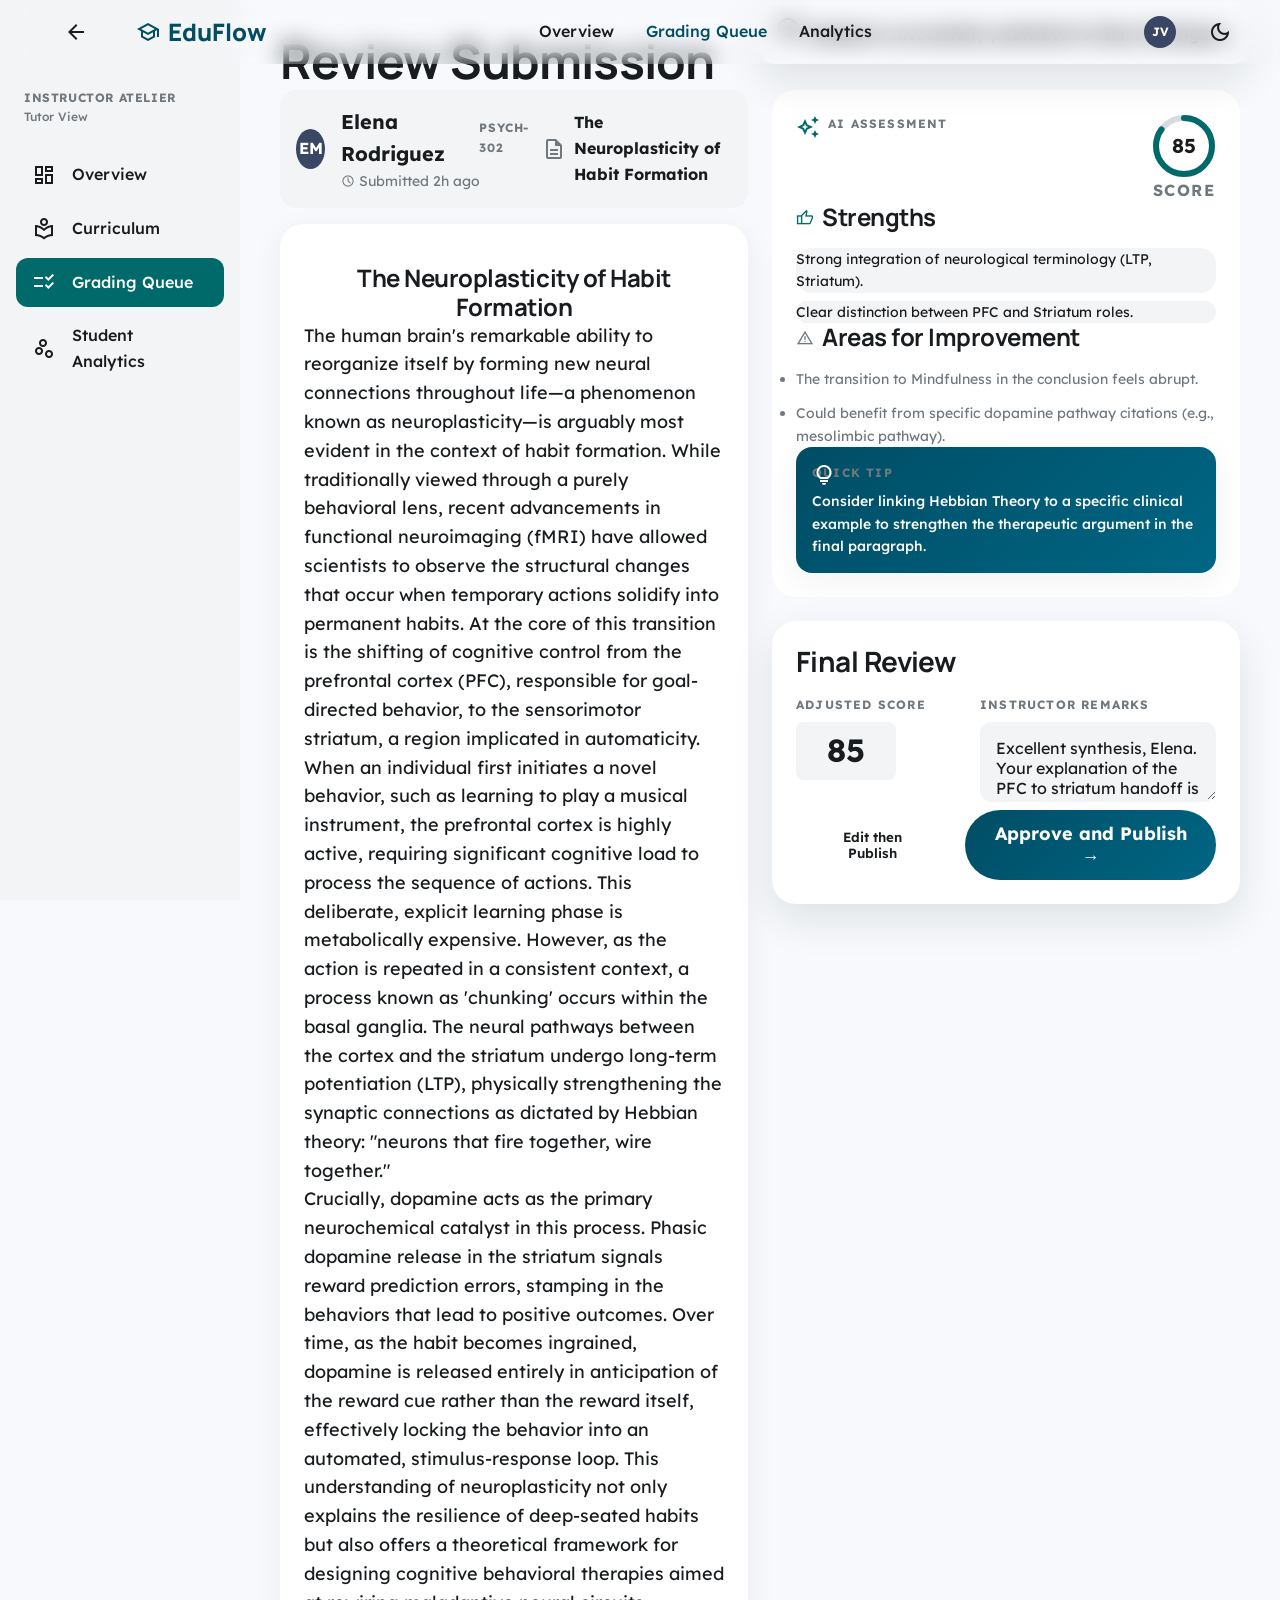
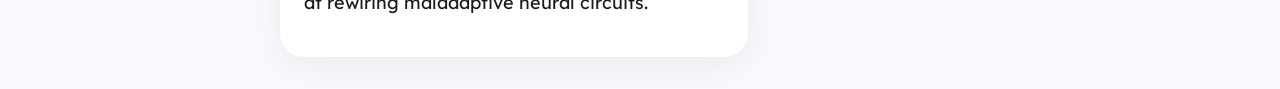
==== frontend/ai-review.html @ 2ecb65e9 "Added frontend with gitignore" ====
<!DOCTYPE html>
<html lang="en" data-theme="light">
<head>
    <meta charset="UTF-8">
    <meta name="viewport" content="width=device-width, initial-scale=1.0">
    <title>Review Submission - EduFlow</title>
    <!-- Fonts and Icons -->
    <link href="https://fonts.googleapis.com/css2?family=Lexend:wght@300;400;500;600&family=Manrope:wght@700;800&display=swap" rel="stylesheet">
    <link rel="stylesheet" href="https://fonts.googleapis.com/css2?family=Material+Symbols+Outlined:opsz,wght,FILL,GRAD@20..48,100..700,0..1,-50..200" />
    <link rel="stylesheet" href="css/design-system.css">
    <link rel="stylesheet" href="css/components.css">
    <link rel="stylesheet" href="css/animations.css">
    <style>
        /* Specific input styling for the score */
        .score-input {
            width: 100px;
            font-size: 2rem;
            font-weight: 700;
            font-family: inherit;
            text-align: center;
            background-color: var(--surface-container-low);
            border: none;
            border-bottom: 2px solid transparent;
            border-radius: 0.5rem;
            color: var(--on-surface);
            padding: 0.5rem;
            transition: all 0.3s ease;
        }
        .score-input:focus {
            outline: none;
            background-color: var(--surface-container);
            border-bottom-color: var(--primary);
        }
        /* Hide number arrows */
        .score-input::-webkit-outer-spin-button,
        .score-input::-webkit-inner-spin-button {
            -webkit-appearance: none;
            margin: 0;
        }
    </style>
</head>
<body>

    <!-- Success Banner (Hidden by default) -->
    <div id="success-banner" class="fixed top-20 right-8 z-50 bg-graded text-[var(--status-graded-text)] p-4 rounded-xl shadow-hover hidden items-center gap-3 font-bold border border-[var(--status-graded-text)]">
        <span class="material-symbols-outlined">check_circle</span>
        Feedback successfully published to Elena Rodriguez.
    </div>

    <!-- Navbar -->
    <nav class="navbar">
        <div class="navbar-brand">
            <a href="tutor-dashboard.html" class="btn btn-ghost px-2 text-muted hover:text-primary mr-2">
                <span class="material-symbols-outlined">arrow_back</span>
            </a>
            <span class="material-symbols-outlined ml-2 text-primary">school</span>
            EduFlow
        </div>
        <div class="navbar-links">
            <a href="tutor-dashboard.html" class="nav-link">Overview</a>
            <a href="ai-review.html" class="nav-link active">Grading Queue</a>
            <a href="#" class="nav-link">Analytics</a>
        </div>
        <div class="navbar-right">
            <div class="avatar avatar-sm border border-[var(--outline-variant)] bg-secondary">JV</div>
            <button class="theme-toggle btn-icon" id="theme-toggle">
                <span class="material-symbols-outlined" id="theme-icon">dark_mode</span>
            </button>
        </div>
    </nav>

    <!-- Sidebar (Tutor) -->
    <aside class="sidebar tutor-sidebar border-r border-[var(--surface-container-high)]">
        <div class="sidebar-header">
            <div class="sidebar-label mb-1">Instructor Atelier</div>
            <div class="text-xs text-muted font-medium">Tutor View</div>
        </div>
        
        <nav class="sidebar-nav">
            <a href="tutor-dashboard.html" class="sidebar-item">
                <span class="material-symbols-outlined">dashboard</span>
                <span>Overview</span>
            </a>
            <a href="#" class="sidebar-item">
                <span class="material-symbols-outlined">local_library</span>
                <span>Curriculum</span>
            </a>
            <a href="ai-review.html" class="sidebar-item active-tutor flex justify-between w-full">
                <div class="flex items-center gap-4">
                    <span class="material-symbols-outlined">checklist_rtl</span>
                    <span>Grading Queue</span>
                </div>
            </a>
            <a href="#" class="sidebar-item">
                <span class="material-symbols-outlined">scatter_plot</span>
                <span>Student Analytics</span>
            </a>
        </nav>
    </aside>

    <!-- Main Content -->
    <main class="main-content flex flex-col h-screen overflow-hidden pb-0">
        
        <h2 class="mb-6 fade-up">Review Submission</h2>

        <div class="flex flex-1 gap-6 overflow-hidden pb-6 fade-up-stagger">
            
            <!-- Left Panel: Student Submission (55%) -->
            <div class="w-full lg:w-[55%] flex flex-col">
                
                <!-- Student Info -->
                <div class="flex items-center justify-between mb-4 bg-low p-4 rounded-xl border border-[var(--surface-container-high)]">
                    <div class="flex items-center gap-4">
                        <div class="avatar avatar-md bg-primary">EM</div>
                        <div>
                            <div class="text-xl font-bold flex items-center gap-3">
                                Elena Rodriguez 
                                <span class="badge bg-surface-container text-xs font-normal text-muted border-none">PSYCH-302</span>
                            </div>
                            <div class="text-sm text-muted flex items-center gap-1 mt-1">
                                <span class="material-symbols-outlined text-sm">schedule</span> Submitted 2h ago
                            </div>
                        </div>
                    </div>
                    <div class="flex items-center gap-2">
                        <span class="material-symbols-outlined text-muted">description</span>
                        <span class="font-bold">The Neuroplasticity of Habit Formation</span>
                    </div>
                </div>

                <!-- Document Viewer -->
                <div class="flex-1 overflow-y-auto card shadow-ambient border-l-4 border-[var(--secondary)] rounded-tl-sm rounded-bl-sm">
                    <div class="max-w-prose m-auto text-lg leading-relaxed text-[var(--on-surface)] py-4">
                        <h4 class="mb-6 text-center">The Neuroplasticity of Habit Formation</h4>
                        
                        <p class="mb-6 indent-8">
                            The human brain's remarkable ability to reorganize itself by forming new neural connections throughout life—a phenomenon known as neuroplasticity—is arguably most evident in the context of habit formation. While traditionally viewed through a purely behavioral lens, recent advancements in functional neuroimaging (fMRI) have allowed scientists to observe the structural changes that occur when temporary actions solidify into permanent habits. At the core of this transition is the shifting of cognitive control from the prefrontal cortex (PFC), responsible for goal-directed behavior, to the sensorimotor striatum, a region implicated in automaticity.
                        </p>

                        <p class="mb-6 indent-8">
                            When an individual first initiates a novel behavior, such as learning to play a musical instrument, the prefrontal cortex is highly active, requiring significant cognitive load to process the sequence of actions. This deliberate, explicit learning phase is metabolically expensive. However, as the action is repeated in a consistent context, a process known as 'chunking' occurs within the basal ganglia. The neural pathways between the cortex and the striatum undergo long-term potentiation (LTP), physically strengthening the synaptic connections as dictated by Hebbian theory: "neurons that fire together, wire together."
                        </p>

                        <p class="mb-6 indent-8">
                            Crucially, dopamine acts as the primary neurochemical catalyst in this process. Phasic dopamine release in the striatum signals reward prediction errors, stamping in the behaviors that lead to positive outcomes. Over time, as the habit becomes ingrained, dopamine is released entirely in anticipation of the reward cue rather than the reward itself, effectively locking the behavior into an automated, stimulus-response loop. This understanding of neuroplasticity not only explains the resilience of deep-seated habits but also offers a theoretical framework for designing cognitive behavioral therapies aimed at rewiring maladaptive neural circuits.
                        </p>
                    </div>
                </div>
            </div>

            <!-- Right Panel: AI Assessment + Final Review (45%) -->
            <div class="w-full lg:w-[45%] flex flex-col gap-6 overflow-hidden">
                
                <!-- AI Assessment Card -->
                <div class="card p-6 border-t-4 border-[var(--primary)] flex-1 overflow-y-auto">
                    <div class="flex justify-between items-start mb-6 border-b border-[var(--surface-container-high)] pb-6">
                        <div class="flex items-center gap-2 text-secondary">
                            <span class="material-symbols-outlined text-2xl">auto_awesome</span>
                            <span class="overline !mb-0 text-secondary">AI Assessment</span>
                        </div>
                        
                        <!-- AI Score Gauge -->
                        <div class="flex flex-col items-center">
                            <div class="circular-gauge" id="ai-gauge" style="width: 64px; height: 64px;">
                                <svg width="64" height="64" class="gauge-svg">
                                    <circle cx="32" cy="32" r="28" stroke-width="6" class="gauge-track"></circle>
                                    <circle cx="32" cy="32" r="28" stroke-width="6" class="gauge-progress" style="stroke: var(--secondary);"></circle>
                                </svg>
                                <div class="absolute inset-0 flex flex-col items-center justify-center pt-1">
                                    <span class="font-bold text-xl font-manrope text-[var(--on-surface)]" id="gauge-text">85</span>
                                </div>
                            </div>
                            <div class="text-[0.65rem] font-bold tracking-widest uppercase text-muted mt-1">Score</div>
                        </div>
                    </div>

                    <!-- Strengths -->
                    <h4 class="flex items-center gap-2 mb-4 text-[var(--on-surface)]">
                        <span class="material-symbols-outlined text-secondary text-lg">thumb_up</span>
                        Strengths
                    </h4>
                    <div class="flex flex-col gap-2 mb-6 text-sm">
                        <div class="bg-low p-3 rounded-xl shadow-sm border border-[var(--surface-container-high)]">
                            Strong integration of neurological terminology (LTP, Striatum).
                        </div>
                        <div class="bg-low p-3 rounded-xl shadow-sm border border-[var(--surface-container-high)]">
                            Clear distinction between PFC and Striatum roles.
                        </div>
                    </div>

                    <!-- Weaknesses -->
                    <h4 class="flex items-center gap-2 mb-4 text-[var(--on-surface)]">
                        <span class="material-symbols-outlined text-muted text-lg">warning</span>
                        Areas for Improvement
                    </h4>
                    <ul class="flex flex-col gap-3 text-sm text-muted mb-6 pl-2 border-l-2 border-[var(--surface-container-high)] ml-3">
                        <li class="pl-4">The transition to Mindfulness in the conclusion feels abrupt.</li>
                        <li class="pl-4">Could benefit from specific dopamine pathway citations (e.g., mesolimbic pathway).</li>
                    </ul>

                    <!-- Quick Tip -->
                    <div class="bg-gradient text-white p-4 rounded-xl shadow-ambient border border-white/20 relative overflow-hidden">
                        <span class="material-symbols-outlined absolute top-2 right-2 text-6xl opacity-10">lightbulb</span>
                        <div class="overline text-white opacity-80 mb-1">Quick Tip</div>
                        <p class="text-sm font-medium relative z-10 w-5/6">Consider linking Hebbian Theory to a specific clinical example to strengthen the therapeutic argument in the final paragraph.</p>
                    </div>
                </div>

                <!-- Final Review Card -->
                <div class="card p-6 border border-[var(--surface-container-high)] shadow-hover shrink-0">
                    <h3 class="mb-4">Final Review</h3>
                    
                    <div class="flex justify-between items-start gap-4 mb-6">
                        <div>
                            <div class="overline text-primary">Adjusted Score</div>
                            <input type="number" id="score-input" class="score-input bg-low" value="85" min="0" max="100">
                        </div>
                        <div class="flex-1">
                            <div class="overline text-primary">Instructor Remarks</div>
                            <textarea id="tutor-remarks" class="input-field w-full text-sm bg-low" style="min-height: 80px;" placeholder="Add final remarks...">Excellent synthesis, Elena. Your explanation of the PFC to striatum handoff is textbook perfect. However, the AI correctly noted a lack of specific citations regarding the mesolimbic pathway. Keep this in mind for the final draft.</textarea>
                        </div>
                    </div>

                    <div class="flex gap-4">
                        <button class="btn btn-ghost border border-[var(--outline-variant)] flex-1" id="edit-btn">Edit then Publish</button>
                        <button class="btn btn-primary flex-[2] text-lg py-3 relative overflow-hidden group" id="approve-btn">
                            <span class="relative z-10 font-bold">Approve and Publish &rarr;</span>
                        </button>
                    </div>
                </div>

            </div>
        </div>

    </main>

    <script src="js/main.js"></script>
    <script src="js/ai-review.js"></script>
</body>
</html>
---- frontend/css/design-system.css ----
:root {
  /* LIGHT MODE COLORS */
  --primary: #004d64;
  --primary-container: #006684;
  --secondary: #006a6a;
  --secondary-container: #9deeed;
  --on-secondary-container: #0b6e6e;
  --tertiary: #3a4664;
  --surface: #f7f9fc;
  --surface-container-lowest: #ffffff;
  --surface-container-low: #f2f4f6;
  --surface-container: #eceef1;
  --surface-container-high: #e6e8eb;
  --surface-container-highest: #e0e3e5;
  --on-surface: #181c1e;
  --outline: #70787e;
  --outline-variant: #bfc8cd;
  --primary-fixed: #bee9ff;
  --on-primary-fixed: #001f2a;
  --error: #ba1a1a;
  --error-container: #ffdad6;

  /* STATUS BADGE COLORS (Light) */
  --status-pending-bg: #fff8e1;
  --status-pending-text: #ff8f00;
  --status-submitted-bg: #e3f2fd;
  --status-submitted-text: #1565c0;
  --status-ai-bg: var(--primary-fixed);
  --status-ai-text: var(--on-primary-fixed);
  --status-graded-bg: #e8f5e9;
  --status-graded-text: #2e7d32;
  --status-urgent-bg: var(--error-container);
  --status-urgent-text: var(--error);

  /* GRADIENTS */
  --signature-gradient: linear-gradient(135deg, #004d64 0%, #006684 100%);
}

html[data-theme="dark"] {
  /* DARK MODE COLORS */
  --primary: #87d0f2;
  --primary-container: #004d64;
  --secondary: #84d4d3;
  --secondary-container: #004f4f;
  --on-secondary-container: #9deeed;
  --tertiary: #bac6ea;
  --surface: #0f1214;
  --surface-container-lowest: #0a0d0f;
  --surface-container-low: #181c1e;
  --surface-container: #1e2326;
  --surface-container-high: #252b2e;
  --surface-container-highest: #2d3336;
  --on-surface: #e2e4e6;
  --outline: #8a9298;
  --outline-variant: #3f484d;
  --primary-fixed: #001f2a;
  --on-primary-fixed: #bee9ff;
  --error: #ffb4ab;
  --error-container: #93000a;

  /* STATUS BADGE COLORS (Dark) */
  --status-pending-bg: rgba(255, 143, 0, 0.2);
  --status-pending-text: #ffd54f;
  --status-submitted-bg: rgba(21, 101, 192, 0.2);
  --status-submitted-text: #90caf9;
  --status-ai-bg: var(--primary-fixed);
  --status-ai-text: var(--on-primary-fixed);
  --status-graded-bg: rgba(46, 125, 50, 0.2);
  --status-graded-text: #a5d6a7;
  --status-urgent-bg: var(--error-container);
  --status-urgent-text: var(--error);

  /* GRADIENTS */
  --signature-gradient: linear-gradient(135deg, #006684 0%, #87d0f2 100%);
}

/* Base Reset & Fonts */
* {
  margin: 0;
  padding: 0;
  box-sizing: border-box;
}

body {
  font-family: "Lexend", sans-serif;
  background-color: var(--surface);
  color: var(--on-surface);
  transition: background 0.3s ease, color 0.3s ease;
  line-height: 1.6;
  -webkit-font-smoothing: antialiased;
}

h1, h2, h3, h4, h5, h6 {
  font-family: "Manrope", sans-serif;
  font-weight: 700;
  color: var(--on-surface);
  letter-spacing: -0.02em;
  line-height: 1.2;
}

h1 { letter-spacing: -0.03em; font-weight: 800; font-size: clamp(2.5rem, 5vw, 4rem); }
h2 { font-size: clamp(2rem, 4vw, 3rem); }
h3 { font-size: 1.75rem; }
h4 { font-size: 1.5rem; }

a {
  color: inherit;
  text-decoration: none;
  transition: color 0.2s ease;
}

/* Typography Utilities */
.text-primary { color: var(--primary); }
.text-secondary { color: var(--secondary); }
.text-tertiary { color: var(--tertiary); }
.text-error { color: var(--error); }
.text-muted { color: var(--outline); }
.text-white { color: #ffffff; }
.text-center { text-align: center; }

.font-bold { font-weight: 700; }
.font-medium { font-weight: 500; }
.tracking-widest { letter-spacing: 0.1em; }
.uppercase { text-transform: uppercase; }
.italic { font-style: italic; }

.text-xs { font-size: 0.75rem; }
.text-sm { font-size: 0.875rem; }
.text-base { font-size: 1rem; }
.text-lg { font-size: 1.125rem; }
.text-xl { font-size: 1.25rem; }
.text-2xl { font-size: 1.5rem; }

/* Background Utilities */
.bg-surface { background-color: var(--surface); }
.bg-lowest { background-color: var(--surface-container-lowest); }
.bg-low { background-color: var(--surface-container-low); }
.bg-container { background-color: var(--surface-container); }
.bg-high { background-color: var(--surface-container-high); }
.bg-highest { background-color: var(--surface-container-highest); }
.bg-primary { background-color: var(--primary); }
.bg-primary-container { background-color: var(--primary-container); }
.bg-secondary-container { background-color: var(--secondary-container); }
.bg-error-container { background-color: var(--error-container); }
.bg-gradient { background: var(--signature-gradient); }

/* Layout Utilities */
.flex { display: flex; }
.flex-col { display: flex; flex-direction: column; }
.items-center { align-items: center; }
.items-start { align-items: flex-start; }
.justify-center { justify-content: center; }
.justify-between { justify-content: space-between; }
.justify-end { justify-content: flex-end; }
.gap-1 { gap: 0.25rem; }
.gap-2 { gap: 0.5rem; }
.gap-3 { gap: 0.75rem; }
.gap-4 { gap: 1rem; }
.gap-6 { gap: 1.5rem; }
.gap-8 { gap: 2rem; }
.gap-12 { gap: 3rem; }
.gap-16 { gap: 4rem; }

.grid { display: grid; }
.grid-cols-1 { grid-template-columns: repeat(1, 1fr); }
.grid-cols-2 { grid-template-columns: repeat(2, 1fr); }
.grid-cols-3 { grid-template-columns: repeat(3, 1fr); }
.grid-cols-4 { grid-template-columns: repeat(4, 1fr); }

.w-full { width: 100%; }
.w-1\/2 { width: 50%; }
.w-1\/3 { width: 33.333333%; }
.w-2\/3 { width: 66.666667%; }
.h-full { height: 100%; }
.min-h-screen { min-height: 100vh; }
.max-w-md { max-width: 28rem; }
.max-w-lg { max-width: 32rem; }
.max-w-4xl { max-width: 56rem; }
.max-w-5xl { max-width: 64rem; }
.max-w-7xl { max-width: 80rem; margin-inline: auto; }

/* Positioning & Z-Index Utilities */
.relative { position: relative; }
.absolute { position: absolute; }
.fixed { position: fixed; }
.inset-0 { top: 0; right: 0; bottom: 0; left: 0; }
.top-0 { top: 0; }
.top-4 { top: 1rem; }
.top-8 { top: 2rem; }
.bottom-0 { bottom: 0; }
.left-0 { left: 0; }
.right-0 { right: 0; }
.right-4 { right: 1rem; }
.right-8 { right: 2rem; }
.z-0 { z-index: 0; }
.z-10 { z-index: 10; }
.z-20 { z-index: 20; }
.z-50 { z-index: 50; }

/* Spacing Utilities */
.m-auto { margin: auto; }
.mt-2 { margin-top: 0.5rem; }
.mt-4 { margin-top: 1rem; }
.mt-8 { margin-top: 2rem; }
.mb-2 { margin-bottom: 0.5rem; }
.mb-4 { margin-bottom: 1rem; }
.mb-8 { margin-bottom: 2rem; }
.mr-2 { margin-right: 0.5rem; }
.ml-2 { margin-left: 0.5rem; }
.p-2 { padding: 0.5rem; }
.p-4 { padding: 1rem; }
.p-6 { padding: 1.5rem; }
.p-8 { padding: 2rem; }
.p-10 { padding: 2.5rem; }
.p-12 { padding: 3rem; }
.p-16 { padding: 4rem; }
.px-4 { padding-left: 1rem; padding-right: 1rem; }
.px-6 { padding-left: 1.5rem; padding-right: 1.5rem; }
.px-8 { padding-left: 2rem; padding-right: 2rem; }
.py-4 { padding-top: 1rem; padding-bottom: 1rem; }
.py-8 { padding-top: 2rem; padding-bottom: 2rem; }
.py-12 { padding-top: 3rem; padding-bottom: 3rem; }
.py-20 { padding-top: 5rem; padding-bottom: 5rem; }

/* Border Radius Utilities */
.rounded-sm { border-radius: 0.25rem; }
.rounded-md { border-radius: 0.5rem; }
.rounded-lg { border-radius: 0.75rem; }
.rounded-xl { border-radius: 1rem; }
.rounded-2xl { border-radius: 1.5rem; }
.rounded-3xl { border-radius: 2rem; }
.rounded-full { border-radius: 9999px; }

/* Shadow Utilities */
.shadow-ambient {
  box-shadow: 0 8px 32px 0 rgba(24, 28, 30, 0.06);
}

.shadow-hover {
  box-shadow: 0 16px 40px 0 rgba(24, 28, 30, 0.1);
}

/* Main Content Area */
.main-content {
  margin-left: 240px;
  padding-top: 64px;
  padding: 2rem 2.5rem;
  min-height: 100vh;
}
---- frontend/css/components.css ----
/* Components */

/* Navbar */
.navbar {
  position: fixed;
  top: 0;
  left: 0;
  width: 100%;
  height: 64px;
  background: rgba(var(--surface-rgb), 0.8);
  backdrop-filter: blur(12px);
  -webkit-backdrop-filter: blur(12px);
  z-index: 1000;
  display: flex;
  align-items: center;
  justify-content: space-between;
  padding: 0 2.5rem;
  transition: box-shadow 0.3s ease;
}

[data-theme="dark"] .navbar {
  background: rgba(15, 18, 20, 0.8);
}

.navbar.scrolled {
  box-shadow: 0 4px 20px rgba(0,0,0,0.05);
}

.navbar-brand {
  font-family: "Manrope", sans-serif;
  font-size: 1.5rem;
  font-weight: 800;
  color: var(--primary);
  display: flex;
  align-items: center;
  gap: 0.5rem;
}

.navbar-links {
  display: flex;
  gap: 2rem;
  align-items: center;
}

.nav-link {
  font-weight: 500;
  color: var(--on-surface);
  transition: color 0.2s ease;
}

.nav-link:hover, .nav-link.active {
  color: var(--primary);
}

.navbar-right {
  display: flex;
  align-items: center;
  gap: 1.5rem;
}

/* Sidebar */
.sidebar {
  position: fixed;
  top: 0;
  left: 0;
  width: 240px;
  height: 100vh;
  background-color: var(--surface-container-low);
  padding: 64px 0 2rem 0; /* offset for navbar */
  display: flex;
  flex-direction: column;
  z-index: 900;
}

.sidebar-header {
  padding: 1.5rem;
}

.sidebar-label {
  font-size: 0.75rem;
  font-weight: 700;
  text-transform: uppercase;
  letter-spacing: 0.05em;
  color: var(--outline);
}

.sidebar-nav {
  display: flex;
  flex-direction: column;
  gap: 0.25rem;
  padding: 0 1rem;
  flex: 1;
}

.sidebar-item {
  display: flex;
  align-items: center;
  gap: 1rem;
  padding: 0.75rem 1rem;
  border-radius: 0.75rem;
  color: var(--on-surface);
  font-weight: 500;
  transition: all 0.2s ease;
}

.sidebar-item:hover {
  background-color: var(--surface-container-high);
}

.sidebar-item.active {
  background: var(--signature-gradient);
  color: #fff;
}

.sidebar-item.active-tutor {
  background: var(--secondary);
  color: #fff;
}

.sidebar-footer {
  padding: 1rem 1.5rem;
  display: flex;
  align-items: center;
  gap: 1rem;
  border-top: 1px solid var(--surface-container-high); /* Only allowed borders */
}

/* Buttons */
.btn {
  display: inline-flex;
  align-items: center;
  justify-content: center;
  gap: 0.5rem;
  padding: 0.75rem 1.5rem;
  border-radius: 9999px;
  font-weight: 600;
  font-family: 'Lexend', sans-serif;
  cursor: pointer;
  transition: transform 0.2s ease, box-shadow 0.2s ease;
  border: none;
  text-decoration: none;
}

.btn:hover {
  transform: translateY(-2px);
  box-shadow: 0 4px 12px rgba(0,0,0,0.1);
}

.btn:active {
  transform: translateY(0);
}

.btn:disabled {
  opacity: 0.6;
  cursor: not-allowed;
  transform: none;
  box-shadow: none;
}

.btn-primary {
  background: var(--signature-gradient);
  color: #fff;
}

.btn-secondary {
  background-color: var(--secondary-container);
  color: var(--on-secondary-container);
}

.btn-outline {
  background: transparent;
  color: var(--primary);
  box-shadow: inset 0 0 0 2px var(--primary);
}

.btn-ghost {
  background: transparent;
  color: var(--on-surface);
}

.btn-ghost:hover {
  background-color: var(--surface-container-high);
  box-shadow: none;
}

.btn-icon {
  width: 40px;
  height: 40px;
  border-radius: 50%;
  display: flex;
  align-items: center;
  justify-content: center;
  background: transparent;
  border: none;
  cursor: pointer;
  color: var(--on-surface);
  transition: background 0.2s ease;
}

.btn-icon:hover {
  background-color: var(--surface-container-high);
}

/* Cards */
.card {
  background-color: var(--surface-container-lowest);
  border-radius: 1.5rem;
  padding: 1.5rem;
  transition: transform 0.3s ease, box-shadow 0.3s ease;
  position: relative;
  overflow: hidden;
}

.card:hover {
  transform: translateY(-4px);
  box-shadow: 0 16px 40px 0 rgba(24, 28, 30, 0.1);
}

.card-accent-left {
  border-left: 4px solid var(--primary);
  border-top-left-radius: 0;
  border-bottom-left-radius: 0;
}

.card-accent-error { border-left-color: var(--error); }
.card-accent-secondary { border-left-color: var(--secondary); }
.card-accent-tertiary { border-left-color: var(--tertiary); }

/* Badges */
.badge {
  display: inline-flex;
  align-items: center;
  gap: 0.25rem;
  padding: 0.25rem 0.75rem;
  border-radius: 9999px;
  font-size: 0.75rem;
  font-weight: 700;
  text-transform: uppercase;
  letter-spacing: 0.05em;
}

.badge-pending { background-color: var(--status-pending-bg); color: var(--status-pending-text); }
.badge-submitted { background-color: var(--status-submitted-bg); color: var(--status-submitted-text); }
.badge-ai { background-color: var(--status-ai-bg); color: var(--status-ai-text); }
.badge-graded { background-color: var(--status-graded-bg); color: var(--status-graded-text); }
.badge-urgent { background-color: var(--status-urgent-bg); color: var(--status-urgent-text); }

/* Pill (general) */
.pill {
  display: inline-block;
  padding: 0.25rem 1rem;
  border-radius: 9999px;
  font-size: 0.875rem;
  font-weight: 600;
}

/* Avatars */
.avatar {
  width: 40px;
  height: 40px;
  border-radius: 50%;
  display: flex;
  align-items: center;
  justify-content: center;
  font-weight: 700;
  color: #fff;
  background-color: var(--tertiary);
  background-size: cover;
  background-position: center;
}

.avatar-lg { width: 64px; height: 64px; font-size: 1.5rem; }
.avatar-sm { width: 32px; height: 32px; font-size: 0.75rem; }

/* Forms & Inputs */
.form-group {
  display: flex;
  flex-direction: column;
  gap: 0.5rem;
  margin-bottom: 1.5rem;
  position: relative;
}

.form-label {
  font-size: 0.875rem;
  font-weight: 600;
  color: var(--on-surface);
}

.input-wrapper {
  position: relative;
  display: flex;
  align-items: center;
}

.input-field {
  width: 100%;
  padding: 1rem 1rem 1rem 3rem;
  font-family: inherit;
  font-size: 1rem;
  background-color: var(--surface-container-low);
  border: none;
  border-bottom: 2px solid transparent;
  border-radius: 0.75rem 0.75rem 0 0;
  color: var(--on-surface);
  transition: all 0.2s ease;
}

.input-field.pl-4 {
  padding-left: 1rem;
}

.input-field:focus {
  outline: none;
  border-bottom-color: var(--primary);
  background-color: var(--surface-container);
  box-shadow: 0 0 0 4px rgba(191, 200, 205, 0.2); /* Ghost border */
}

.input-icon {
  position: absolute;
  left: 1rem;
  color: var(--outline);
  pointer-events: none;
}

.input-toggle {
  position: absolute;
  right: 1rem;
  background: none;
  border: none;
  color: var(--outline);
  cursor: pointer;
  padding: 0.25rem;
}

select.input-field {
  appearance: none;
  cursor: pointer;
}

textarea.input-field {
  min-height: 120px;
  resize: vertical;
  padding: 1rem;
  border-radius: 0.75rem;
  border: none;
  border-bottom: 2px solid transparent;
}

.form-error {
  color: var(--error);
  font-size: 0.75rem;
  margin-top: 0.25rem;
  display: none;
}

.form-group.has-error .input-field {
  border-bottom-color: var(--error);
}

.form-group.has-error .form-error {
  display: block;
}

/* Custom Checkbox */
.checkbox-label {
  display: flex;
  align-items: flex-start;
  gap: 0.75rem;
  cursor: pointer;
  font-size: 0.875rem;
}
.checkbox-input {
  width: 1.25rem;
  height: 1.25rem;
  accent-color: var(--primary);
  margin-top: 0.125rem;
}

/* Subject Chips (Grid) */
.subject-grid {
  display: grid;
  grid-template-columns: repeat(3, 1fr);
  gap: 1rem;
}

.subject-chip {
  display: flex;
  flex-direction: column;
  align-items: center;
  justify-content: center;
  gap: 0.5rem;
  padding: 1.5rem 1rem;
  background-color: var(--surface-container-highest);
  border-radius: 1rem;
  cursor: pointer;
  transition: all 0.2s ease;
  text-align: center;
}

.subject-chip:hover {
  background-color: var(--surface-container-low);
  transform: translateY(-2px);
}

.subject-chip.selected {
  background: var(--signature-gradient);
  color: #fff;
}

/* Progress Bars */
.progress-bar-container {
  width: 100%;
  height: 8px;
  background-color: var(--surface-container-high);
  border-radius: 9999px;
  overflow: hidden;
}

.progress-bar-fill {
  height: 100%;
  background: var(--signature-gradient);
  border-radius: 9999px;
  transition: width 1s ease-out;
}

/* Circular Gauge */
.circular-gauge {
  position: relative;
  display: inline-flex;
  align-items: center;
  justify-content: center;
}

.gauge-svg {
  transform: rotate(-90deg);
}

.gauge-track {
  fill: none;
  stroke: var(--tertiary);
  opacity: 0.2;
}

.gauge-progress {
  fill: none;
  stroke-linecap: round;
  transition: stroke-dashoffset 1.5s cubic-bezier(0.4, 0, 0.2, 1);
}

/* Tables */
.table-container {
  width: 100%;
  overflow-x: auto;
}

.data-table {
  width: 100%;
  border-collapse: collapse;
}

.data-table th {
  text-align: left;
  padding: 1rem;
  font-size: 0.75rem;
  font-weight: 700;
  color: var(--outline);
  text-transform: uppercase;
  letter-spacing: 0.05em;
}

.data-table td {
  padding: 1rem;
  vertical-align: middle;
}

.data-table tbody tr {
  transition: background-color 0.2s ease;
  cursor: pointer;
}

.data-table tbody tr:nth-child(even) {
  background-color: var(--surface-container-low);
}

.data-table tbody tr:hover, .data-table tbody tr.active {
  background-color: var(--surface-container);
}

.data-table tbody tr.accent-row {
  border-left: 4px solid var(--primary);
}

/* File Upload Zone */
.file-upload-zone {
  border: 2px dashed var(--outline-variant);
  border-radius: 1.5rem;
  padding: 3rem 2rem;
  text-align: center;
  cursor: pointer;
  transition: all 0.2s ease;
  display: flex;
  flex-direction: column;
  align-items: center;
  justify-content: center;
  gap: 1rem;
}

.file-upload-zone:hover, .file-upload-zone.dragover {
  background-color: var(--surface-container-low);
  border-color: var(--primary);
}

/* Icon Container */
.icon-container {
  display: inline-flex;
  align-items: center;
  justify-content: center;
  width: 48px;
  height: 48px;
  border-radius: 1rem;
}

.icon-container.primary { background-color: var(--primary-fixed); color: var(--on-primary-fixed); }
.icon-container.secondary { background-color: var(--secondary-container); color: var(--on-secondary-container); }
.icon-container.error { background-color: var(--error-container); color: var(--error); }

/* Overline Text */
.overline {
  font-size: 0.75rem;
  font-weight: 700;
  text-transform: uppercase;
  letter-spacing: 0.1em;
  color: var(--outline);
  margin-bottom: 0.5rem;
  display: block;
}
---- frontend/css/animations.css ----
/* Animations */

/* Fade Up Trigger */
.fade-up {
  opacity: 0;
  transform: translateY(20px);
  transition: opacity 0.8s ease-out, transform 0.8s ease-out;
}

.fade-up.visible {
  opacity: 1;
  transform: translateY(0);
}

/* Stagger Children */
.fade-up-stagger > * {
  opacity: 0;
  transform: translateY(20px);
  transition: opacity 0.6s ease-out, transform 0.6s ease-out;
}

.fade-up-stagger.visible > *:nth-child(1) { transition-delay: 0.1s; opacity: 1; transform: translateY(0); }
.fade-up-stagger.visible > *:nth-child(2) { transition-delay: 0.2s; opacity: 1; transform: translateY(0); }
.fade-up-stagger.visible > *:nth-child(3) { transition-delay: 0.3s; opacity: 1; transform: translateY(0); }
.fade-up-stagger.visible > *:nth-child(4) { transition-delay: 0.4s; opacity: 1; transform: translateY(0); }
.fade-up-stagger.visible > *:nth-child(5) { transition-delay: 0.5s; opacity: 1; transform: translateY(0); }
.fade-up-stagger.visible > *:nth-child(6) { transition-delay: 0.6s; opacity: 1; transform: translateY(0); }

/* Float Up Down */
@keyframes floatUpDown {
  0% { transform: translateY(0); }
  50% { transform: translateY(-12px); }
  100% { transform: translateY(0); }
}

.floating {
  animation: floatUpDown 5s ease-in-out infinite;
}

/* Spin (Loading) */
@keyframes spin {
  0% { transform: rotate(0deg); }
  100% { transform: rotate(360deg); }
}

.spinner {
  display: inline-block;
  width: 1.5rem;
  height: 1.5rem;
  border: 3px solid rgba(255,255,255,0.3);
  border-radius: 50%;
  border-top-color: #fff;
  animation: spin 1s ease-in-out infinite;
}

.btn-primary .spinner {
  border: 3px solid rgba(255,255,255,0.3);
  border-top-color: #fff;
}

/* Success Pop (Checkmark) */
@keyframes successPop {
  0% { transform: scale(0); }
  50% { transform: scale(1.2); }
  100% { transform: scale(1); }
}

.success-pop {
  animation: successPop 0.4s cubic-bezier(0.175, 0.885, 0.32, 1.275) forwards;
}

/* Pulse Animation */
@keyframes pulse {
  0% { transform: scale(1); box-shadow: 0 0 0 0 rgba(0, 102, 132, 0.4); }
  70% { transform: scale(1.05); box-shadow: 0 0 0 10px rgba(0, 102, 132, 0); }
  100% { transform: scale(1); box-shadow: 0 0 0 0 rgba(0, 102, 132, 0); }
}

.pulse {
  animation: pulse 2s infinite;
}

/* Slide in from right (Notifications) */
@keyframes slideInRight {
  from { opacity: 0; transform: translateX(20px); }
  to { opacity: 1; transform: translateX(0); }
}

.slide-in-right {
  animation: slideInRight 0.4s ease-out forwards;
}

/* Input Ghost Highlight */
.highlight-ring {
  box-shadow: 0 0 0 4px var(--primary-fixed) !important;
  border-bottom-color: var(--primary) !important;
  background-color: var(--surface-container) !important;
}
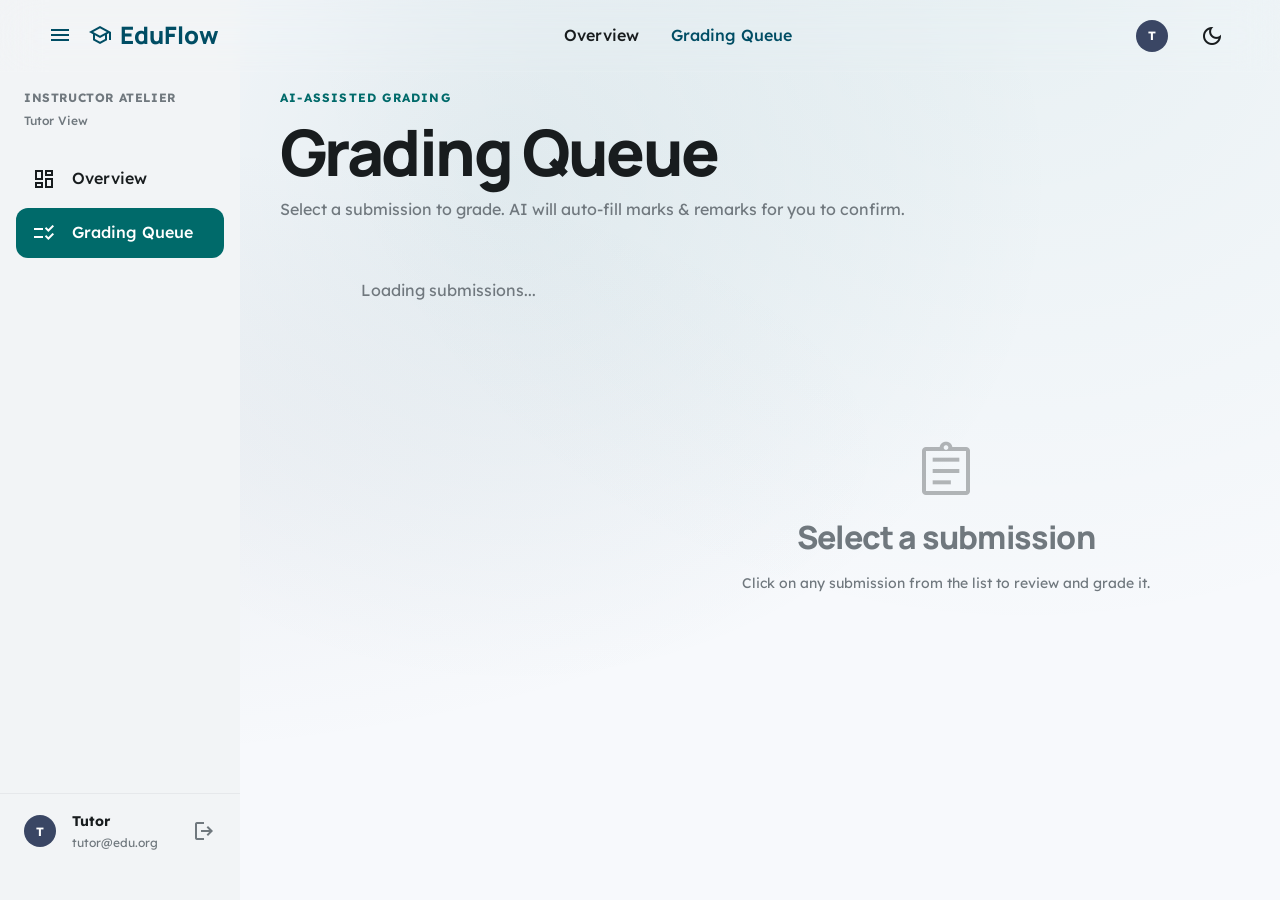
==== commit ad74cec9: "Enhanced frontend UI, updated dashboard and main scripts, improved styling and functionality" ====
--- a/frontend/ai-review.html
+++ b/frontend/ai-review.html
@@ -3,235 +3,100 @@
 <head>
     <meta charset="UTF-8">
     <meta name="viewport" content="width=device-width, initial-scale=1.0">
-    <title>Review Submission - EduFlow</title>
-    <!-- Fonts and Icons -->
+    <title>Grading Queue - EduFlow</title>
     <link href="https://fonts.googleapis.com/css2?family=Lexend:wght@300;400;500;600&family=Manrope:wght@700;800&display=swap" rel="stylesheet">
     <link rel="stylesheet" href="https://fonts.googleapis.com/css2?family=Material+Symbols+Outlined:opsz,wght,FILL,GRAD@20..48,100..700,0..1,-50..200" />
     <link rel="stylesheet" href="css/design-system.css">
     <link rel="stylesheet" href="css/components.css">
     <link rel="stylesheet" href="css/animations.css">
     <style>
-        /* Specific input styling for the score */
-        .score-input {
-            width: 100px;
-            font-size: 2rem;
-            font-weight: 700;
-            font-family: inherit;
-            text-align: center;
-            background-color: var(--surface-container-low);
-            border: none;
-            border-bottom: 2px solid transparent;
-            border-radius: 0.5rem;
-            color: var(--on-surface);
-            padding: 0.5rem;
-            transition: all 0.3s ease;
-        }
-        .score-input:focus {
-            outline: none;
-            background-color: var(--surface-container);
-            border-bottom-color: var(--primary);
-        }
-        /* Hide number arrows */
-        .score-input::-webkit-outer-spin-button,
-        .score-input::-webkit-inner-spin-button {
-            -webkit-appearance: none;
-            margin: 0;
-        }
+        .review-layout { display: flex; gap: 2rem; }
+        .submission-list { width: 340px; flex-shrink: 0; display: flex; flex-direction: column; gap: 0.75rem; max-height: calc(100vh - 140px); overflow-y: auto; padding-right: 4px; }
+        .submission-card { padding: 1rem 1.25rem; border-radius: 1rem; border: 2px solid var(--surface-container-high); background: var(--surface); cursor: pointer; transition: all 0.2s; }
+        .submission-card:hover { border-color: var(--primary); background: var(--surface-container-low); }
+        .submission-card.selected { border-color: var(--primary); background: var(--primary-container, #dbeafe); }
+        .review-panel { flex: 1; min-width: 0; }
+        .gauge-wrap { position: relative; width: 120px; height: 120px; flex-shrink: 0; }
+        .gauge-text-overlay { position: absolute; inset: 0; display: flex; flex-direction: column; align-items: center; justify-content: center; }
+        .grade-badge { font-size: 2.5rem; font-weight: 800; font-family: 'Manrope', sans-serif; line-height: 1; }
+        .status-pill { display: inline-flex; align-items: center; gap: 4px; padding: 2px 10px; border-radius: 999px; font-size: 0.7rem; font-weight: 700; }
+        .pill-pending { background: var(--status-pending-bg); color: var(--status-pending-text); }
+        .pill-ai { background: var(--status-graded-bg); color: var(--status-graded-text); }
+        .pill-done { background: #dcfce7; color: #16a34a; }
+        .empty-state { display: flex; flex-direction: column; align-items: center; justify-content: center; height: 60vh; text-align: center; gap: 1rem; color: var(--on-surface-variant); }
+        input[type=number].score-box { font-size: 1.5rem; font-weight: 700; text-align: center; width: 90px; padding: 8px 12px; }
     </style>
 </head>
 <body>
 
-    <!-- Success Banner (Hidden by default) -->
-    <div id="success-banner" class="fixed top-20 right-8 z-50 bg-graded text-[var(--status-graded-text)] p-4 rounded-xl shadow-hover hidden items-center gap-3 font-bold border border-[var(--status-graded-text)]">
-        <span class="material-symbols-outlined">check_circle</span>
-        Feedback successfully published to Elena Rodriguez.
-    </div>
-
     <!-- Navbar -->
     <nav class="navbar">
         <div class="navbar-brand">
-            <a href="tutor-dashboard.html" class="btn btn-ghost px-2 text-muted hover:text-primary mr-2">
-                <span class="material-symbols-outlined">arrow_back</span>
-            </a>
+            <span class="material-symbols-outlined">menu</span>
             <span class="material-symbols-outlined ml-2 text-primary">school</span>
             EduFlow
         </div>
         <div class="navbar-links">
             <a href="tutor-dashboard.html" class="nav-link">Overview</a>
             <a href="ai-review.html" class="nav-link active">Grading Queue</a>
-            <a href="#" class="nav-link">Analytics</a>
         </div>
         <div class="navbar-right">
-            <div class="avatar avatar-sm border border-[var(--outline-variant)] bg-secondary">JV</div>
+            <div class="avatar avatar-sm bg-secondary" id="nav-avatar">T</div>
             <button class="theme-toggle btn-icon" id="theme-toggle">
                 <span class="material-symbols-outlined" id="theme-icon">dark_mode</span>
             </button>
         </div>
     </nav>
 
-    <!-- Sidebar (Tutor) -->
+    <!-- Sidebar -->
     <aside class="sidebar tutor-sidebar border-r border-[var(--surface-container-high)]">
         <div class="sidebar-header">
             <div class="sidebar-label mb-1">Instructor Atelier</div>
             <div class="text-xs text-muted font-medium">Tutor View</div>
         </div>
-        
         <nav class="sidebar-nav">
             <a href="tutor-dashboard.html" class="sidebar-item">
                 <span class="material-symbols-outlined">dashboard</span>
                 <span>Overview</span>
             </a>
-            <a href="#" class="sidebar-item">
-                <span class="material-symbols-outlined">local_library</span>
-                <span>Curriculum</span>
-            </a>
-            <a href="ai-review.html" class="sidebar-item active-tutor flex justify-between w-full">
-                <div class="flex items-center gap-4">
-                    <span class="material-symbols-outlined">checklist_rtl</span>
-                    <span>Grading Queue</span>
-                </div>
-            </a>
-            <a href="#" class="sidebar-item">
-                <span class="material-symbols-outlined">scatter_plot</span>
-                <span>Student Analytics</span>
+            <a href="ai-review.html" class="sidebar-item active-tutor">
+                <span class="material-symbols-outlined">checklist_rtl</span>
+                <span>Grading Queue</span>
             </a>
         </nav>
+        <div class="sidebar-footer mt-auto">
+            <div class="avatar avatar-sm bg-secondary" id="sidebar-avatar">T</div>
+            <div class="flex-1 overflow-hidden">
+                <div class="font-bold text-sm truncate" id="sidebar-name">Tutor</div>
+                <div class="text-xs text-muted truncate" id="sidebar-email">tutor@edu.org</div>
+            </div>
+            <span class="material-symbols-outlined text-muted cursor-pointer hover:text-error transition-colors" id="logout-btn">logout</span>
+        </div>
     </aside>
 
     <!-- Main Content -->
-    <main class="main-content flex flex-col h-screen overflow-hidden pb-0">
-        
-        <h2 class="mb-6 fade-up">Review Submission</h2>
+    <main class="main-content">
+        <div class="mb-6 fade-up">
+            <div class="overline text-secondary mb-2">AI-Assisted Grading</div>
+            <h1 class="mb-2">Grading Queue</h1>
+            <p class="text-muted">Select a submission to grade. AI will auto-fill marks & remarks for you to confirm.</p>
+        </div>
 
-        <div class="flex flex-1 gap-6 overflow-hidden pb-6 fade-up-stagger">
-            
-            <!-- Left Panel: Student Submission (55%) -->
-            <div class="w-full lg:w-[55%] flex flex-col">
-                
-                <!-- Student Info -->
-                <div class="flex items-center justify-between mb-4 bg-low p-4 rounded-xl border border-[var(--surface-container-high)]">
-                    <div class="flex items-center gap-4">
-                        <div class="avatar avatar-md bg-primary">EM</div>
-                        <div>
-                            <div class="text-xl font-bold flex items-center gap-3">
-                                Elena Rodriguez 
-                                <span class="badge bg-surface-container text-xs font-normal text-muted border-none">PSYCH-302</span>
-                            </div>
-                            <div class="text-sm text-muted flex items-center gap-1 mt-1">
-                                <span class="material-symbols-outlined text-sm">schedule</span> Submitted 2h ago
-                            </div>
-                        </div>
-                    </div>
-                    <div class="flex items-center gap-2">
-                        <span class="material-symbols-outlined text-muted">description</span>
-                        <span class="font-bold">The Neuroplasticity of Habit Formation</span>
-                    </div>
-                </div>
+        <div class="review-layout fade-up">
+            <!-- Left: Submission List -->
+            <div class="submission-list" id="submission-list">
+                <div class="text-center text-muted p-8">Loading submissions...</div>
+            </div>
 
-                <!-- Document Viewer -->
-                <div class="flex-1 overflow-y-auto card shadow-ambient border-l-4 border-[var(--secondary)] rounded-tl-sm rounded-bl-sm">
-                    <div class="max-w-prose m-auto text-lg leading-relaxed text-[var(--on-surface)] py-4">
-                        <h4 class="mb-6 text-center">The Neuroplasticity of Habit Formation</h4>
-                        
-                        <p class="mb-6 indent-8">
-                            The human brain's remarkable ability to reorganize itself by forming new neural connections throughout life—a phenomenon known as neuroplasticity—is arguably most evident in the context of habit formation. While traditionally viewed through a purely behavioral lens, recent advancements in functional neuroimaging (fMRI) have allowed scientists to observe the structural changes that occur when temporary actions solidify into permanent habits. At the core of this transition is the shifting of cognitive control from the prefrontal cortex (PFC), responsible for goal-directed behavior, to the sensorimotor striatum, a region implicated in automaticity.
-                        </p>
-
-                        <p class="mb-6 indent-8">
-                            When an individual first initiates a novel behavior, such as learning to play a musical instrument, the prefrontal cortex is highly active, requiring significant cognitive load to process the sequence of actions. This deliberate, explicit learning phase is metabolically expensive. However, as the action is repeated in a consistent context, a process known as 'chunking' occurs within the basal ganglia. The neural pathways between the cortex and the striatum undergo long-term potentiation (LTP), physically strengthening the synaptic connections as dictated by Hebbian theory: "neurons that fire together, wire together."
-                        </p>
-
-                        <p class="mb-6 indent-8">
-                            Crucially, dopamine acts as the primary neurochemical catalyst in this process. Phasic dopamine release in the striatum signals reward prediction errors, stamping in the behaviors that lead to positive outcomes. Over time, as the habit becomes ingrained, dopamine is released entirely in anticipation of the reward cue rather than the reward itself, effectively locking the behavior into an automated, stimulus-response loop. This understanding of neuroplasticity not only explains the resilience of deep-seated habits but also offers a theoretical framework for designing cognitive behavioral therapies aimed at rewiring maladaptive neural circuits.
-                        </p>
-                    </div>
+            <!-- Right: Review Panel -->
+            <div class="review-panel" id="review-panel">
+                <div class="empty-state">
+                    <span class="material-symbols-outlined" style="font-size:4rem; opacity:0.3;">assignment</span>
+                    <h3 class="text-muted">Select a submission</h3>
+                    <p class="text-sm text-muted">Click on any submission from the list to review and grade it.</p>
                 </div>
             </div>
-
-            <!-- Right Panel: AI Assessment + Final Review (45%) -->
-            <div class="w-full lg:w-[45%] flex flex-col gap-6 overflow-hidden">
-                
-                <!-- AI Assessment Card -->
-                <div class="card p-6 border-t-4 border-[var(--primary)] flex-1 overflow-y-auto">
-                    <div class="flex justify-between items-start mb-6 border-b border-[var(--surface-container-high)] pb-6">
-                        <div class="flex items-center gap-2 text-secondary">
-                            <span class="material-symbols-outlined text-2xl">auto_awesome</span>
-                            <span class="overline !mb-0 text-secondary">AI Assessment</span>
-                        </div>
-                        
-                        <!-- AI Score Gauge -->
-                        <div class="flex flex-col items-center">
-                            <div class="circular-gauge" id="ai-gauge" style="width: 64px; height: 64px;">
-                                <svg width="64" height="64" class="gauge-svg">
-                                    <circle cx="32" cy="32" r="28" stroke-width="6" class="gauge-track"></circle>
-                                    <circle cx="32" cy="32" r="28" stroke-width="6" class="gauge-progress" style="stroke: var(--secondary);"></circle>
-                                </svg>
-                                <div class="absolute inset-0 flex flex-col items-center justify-center pt-1">
-                                    <span class="font-bold text-xl font-manrope text-[var(--on-surface)]" id="gauge-text">85</span>
-                                </div>
-                            </div>
-                            <div class="text-[0.65rem] font-bold tracking-widest uppercase text-muted mt-1">Score</div>
-                        </div>
-                    </div>
-
-                    <!-- Strengths -->
-                    <h4 class="flex items-center gap-2 mb-4 text-[var(--on-surface)]">
-                        <span class="material-symbols-outlined text-secondary text-lg">thumb_up</span>
-                        Strengths
-                    </h4>
-                    <div class="flex flex-col gap-2 mb-6 text-sm">
-                        <div class="bg-low p-3 rounded-xl shadow-sm border border-[var(--surface-container-high)]">
-                            Strong integration of neurological terminology (LTP, Striatum).
-                        </div>
-                        <div class="bg-low p-3 rounded-xl shadow-sm border border-[var(--surface-container-high)]">
-                            Clear distinction between PFC and Striatum roles.
-                        </div>
-                    </div>
-
-                    <!-- Weaknesses -->
-                    <h4 class="flex items-center gap-2 mb-4 text-[var(--on-surface)]">
-                        <span class="material-symbols-outlined text-muted text-lg">warning</span>
-                        Areas for Improvement
-                    </h4>
-                    <ul class="flex flex-col gap-3 text-sm text-muted mb-6 pl-2 border-l-2 border-[var(--surface-container-high)] ml-3">
-                        <li class="pl-4">The transition to Mindfulness in the conclusion feels abrupt.</li>
-                        <li class="pl-4">Could benefit from specific dopamine pathway citations (e.g., mesolimbic pathway).</li>
-                    </ul>
-
-                    <!-- Quick Tip -->
-                    <div class="bg-gradient text-white p-4 rounded-xl shadow-ambient border border-white/20 relative overflow-hidden">
-                        <span class="material-symbols-outlined absolute top-2 right-2 text-6xl opacity-10">lightbulb</span>
-                        <div class="overline text-white opacity-80 mb-1">Quick Tip</div>
-                        <p class="text-sm font-medium relative z-10 w-5/6">Consider linking Hebbian Theory to a specific clinical example to strengthen the therapeutic argument in the final paragraph.</p>
-                    </div>
-                </div>
-
-                <!-- Final Review Card -->
-                <div class="card p-6 border border-[var(--surface-container-high)] shadow-hover shrink-0">
-                    <h3 class="mb-4">Final Review</h3>
-                    
-                    <div class="flex justify-between items-start gap-4 mb-6">
-                        <div>
-                            <div class="overline text-primary">Adjusted Score</div>
-                            <input type="number" id="score-input" class="score-input bg-low" value="85" min="0" max="100">
-                        </div>
-                        <div class="flex-1">
-                            <div class="overline text-primary">Instructor Remarks</div>
-                            <textarea id="tutor-remarks" class="input-field w-full text-sm bg-low" style="min-height: 80px;" placeholder="Add final remarks...">Excellent synthesis, Elena. Your explanation of the PFC to striatum handoff is textbook perfect. However, the AI correctly noted a lack of specific citations regarding the mesolimbic pathway. Keep this in mind for the final draft.</textarea>
-                        </div>
-                    </div>
-
-                    <div class="flex gap-4">
-                        <button class="btn btn-ghost border border-[var(--outline-variant)] flex-1" id="edit-btn">Edit then Publish</button>
-                        <button class="btn btn-primary flex-[2] text-lg py-3 relative overflow-hidden group" id="approve-btn">
-                            <span class="relative z-10 font-bold">Approve and Publish &rarr;</span>
-                        </button>
-                    </div>
-                </div>
-
-            </div>
         </div>
-
     </main>
 
     <script src="js/main.js"></script>
--- a/frontend/css/design-system.css
+++ b/frontend/css/design-system.css
@@ -1,5 +1,5 @@
 :root {
-  /* LIGHT MODE COLORS */
+  /* PRIMARY PALETTE — Rich Indigo-Teal */
   --primary: #004d64;
   --primary-container: #006684;
   --secondary: #006a6a;
@@ -32,8 +32,46 @@
   --status-urgent-bg: var(--error-container);
   --status-urgent-text: var(--error);
 
-  /* GRADIENTS */
-  --signature-gradient: linear-gradient(135deg, #004d64 0%, #006684 100%);
+  /* PREMIUM GRADIENTS */
+  --signature-gradient: linear-gradient(135deg, #004d64 0%, #006684 50%, #008a8a 100%);
+  --accent-gradient: linear-gradient(135deg, #667eea 0%, #764ba2 100%);
+  --warm-gradient: linear-gradient(135deg, #f093fb 0%, #f5576c 100%);
+  --aurora-gradient: linear-gradient(135deg, #004d64 0%, #006a6a 30%, #3a4664 60%, #006684 100%);
+  --mesh-gradient: radial-gradient(at 40% 20%, hsla(190, 100%, 20%, 0.08) 0px, transparent 50%),
+                   radial-gradient(at 80% 0%, hsla(180, 100%, 21%, 0.06) 0px, transparent 50%),
+                   radial-gradient(at 0% 50%, hsla(220, 28%, 30%, 0.05) 0px, transparent 50%);
+
+  /* GLASSMORPHISM */
+  --glass-bg: rgba(255, 255, 255, 0.7);
+  --glass-border: rgba(255, 255, 255, 0.3);
+  --glass-shadow: 0 8px 32px rgba(0, 77, 100, 0.08);
+  --glass-blur: 16px;
+
+  /* GLOW EFFECTS */
+  --glow-primary: 0 0 20px rgba(0, 77, 100, 0.15), 0 0 60px rgba(0, 77, 100, 0.05);
+  --glow-secondary: 0 0 20px rgba(0, 106, 106, 0.15), 0 0 60px rgba(0, 106, 106, 0.05);
+  --glow-accent: 0 0 20px rgba(102, 126, 234, 0.2);
+
+  /* PREMIUM SHADOWS */
+  --shadow-xs: 0 2px 4px rgba(0, 30, 45, 0.03), 0 1px 2px rgba(0, 30, 45, 0.04);
+  --shadow-sm: 0 6px 12px rgba(0, 30, 45, 0.03), 0 4px 6px rgba(0, 30, 45, 0.04);
+  --shadow-md: 0 12px 24px rgba(0, 30, 45, 0.04), 0 8px 12px rgba(0, 30, 45, 0.02);
+  --shadow-lg: 0 24px 48px rgba(0, 30, 45, 0.05), 0 12px 24px rgba(0, 30, 45, 0.03);
+  --shadow-xl: 0 32px 64px rgba(0, 30, 45, 0.06), 0 16px 32px rgba(0, 30, 45, 0.04);
+  --shadow-2xl: 0 48px 96px rgba(0, 30, 45, 0.08), 0 24px 48px rgba(0, 30, 45, 0.05);
+
+  /* TRANSITIONS */
+  --ease-spring: cubic-bezier(0.34, 1.56, 0.64, 1);
+  --ease-smooth: cubic-bezier(0.4, 0, 0.2, 1);
+  --ease-out-expo: cubic-bezier(0.19, 1, 0.22, 1);
+
+  /* BORDER RADIUS */
+  --radius-sm: 0.375rem;
+  --radius-md: 0.625rem;
+  --radius-lg: 1rem;
+  --radius-xl: 1.25rem;
+  --radius-2xl: 1.5rem;
+  --radius-3xl: 2rem;
 }
 
 html[data-theme="dark"] {
@@ -70,38 +108,70 @@
   --status-urgent-bg: var(--error-container);
   --status-urgent-text: var(--error);
 
-  /* GRADIENTS */
+  /* DARK GRADIENTS */
   --signature-gradient: linear-gradient(135deg, #006684 0%, #87d0f2 100%);
-}
-
-/* Base Reset & Fonts */
+  --accent-gradient: linear-gradient(135deg, #7c3aed 0%, #a78bfa 100%);
+  --aurora-gradient: linear-gradient(135deg, #004d64 0%, #006a6a 30%, #3a4664 60%, #87d0f2 100%);
+  --mesh-gradient: radial-gradient(at 40% 20%, hsla(190, 100%, 40%, 0.06) 0px, transparent 50%),
+                   radial-gradient(at 80% 0%, hsla(180, 100%, 41%, 0.04) 0px, transparent 50%),
+                   radial-gradient(at 0% 50%, hsla(220, 28%, 60%, 0.04) 0px, transparent 50%);
+
+  /* DARK GLASS */
+  --glass-bg: rgba(15, 18, 20, 0.75);
+  --glass-border: rgba(255, 255, 255, 0.08);
+  --glass-shadow: 0 8px 32px rgba(0, 0, 0, 0.3);
+
+  /* DARK GLOWS */
+  --glow-primary: 0 0 20px rgba(135, 208, 242, 0.1), 0 0 60px rgba(135, 208, 242, 0.05);
+  --glow-secondary: 0 0 20px rgba(132, 212, 211, 0.1), 0 0 60px rgba(132, 212, 211, 0.05);
+  --glow-accent: 0 0 20px rgba(167, 139, 250, 0.15);
+
+  /* DARK SHADOWS */
+  --shadow-xs: 0 2px 4px rgba(0, 0, 0, 0.4), 0 1px 2px rgba(0, 0, 0, 0.5);
+  --shadow-sm: 0 6px 12px rgba(0, 0, 0, 0.4), 0 4px 6px rgba(0, 0, 0, 0.5);
+  --shadow-md: 0 12px 24px rgba(0, 0, 0, 0.5), 0 8px 12px rgba(0, 0, 0, 0.3);
+  --shadow-lg: 0 24px 48px rgba(0, 0, 0, 0.6), 0 12px 24px rgba(0, 0, 0, 0.4);
+  --shadow-xl: 0 32px 64px rgba(0, 0, 0, 0.7), 0 16px 32px rgba(0, 0, 0, 0.5);
+  --shadow-2xl: 0 48px 96px rgba(0, 0, 0, 0.8), 0 24px 48px rgba(0, 0, 0, 0.6);
+}
+
+/* ========================================
+   BASE RESET & FONTS
+   ======================================== */
 * {
   margin: 0;
   padding: 0;
   box-sizing: border-box;
 }
 
+html {
+  scroll-behavior: smooth;
+}
+
 body {
   font-family: "Lexend", sans-serif;
   background-color: var(--surface);
+  background-image: var(--mesh-gradient);
   color: var(--on-surface);
-  transition: background 0.3s ease, color 0.3s ease;
+  transition: background-color 0.5s var(--ease-smooth), color 0.3s var(--ease-smooth);
   line-height: 1.6;
   -webkit-font-smoothing: antialiased;
+  -moz-osx-font-smoothing: grayscale;
+  overflow-x: hidden;
 }
 
 h1, h2, h3, h4, h5, h6 {
   font-family: "Manrope", sans-serif;
-  font-weight: 700;
+  font-weight: 800; /* Bolder headers */
   color: var(--on-surface);
-  letter-spacing: -0.02em;
-  line-height: 1.2;
-}
-
-h1 { letter-spacing: -0.03em; font-weight: 800; font-size: clamp(2.5rem, 5vw, 4rem); }
-h2 { font-size: clamp(2rem, 4vw, 3rem); }
-h3 { font-size: 1.75rem; }
-h4 { font-size: 1.5rem; }
+  letter-spacing: -0.025em; /* Tighter letter spacing for a modern look */
+  line-height: 1.15;
+}
+
+h1 { letter-spacing: -0.04em; font-size: clamp(2.5rem, 5vw, 4.5rem); }
+h2 { font-size: clamp(2rem, 4vw, 3.25rem); }
+h3 { font-size: clamp(1.5rem, 3vw, 2rem); }
+h4 { font-size: clamp(1.25rem, 2vw, 1.5rem); }
 
 a {
   color: inherit;
@@ -109,13 +179,45 @@
   transition: color 0.2s ease;
 }
 
-/* Typography Utilities */
-.text-primary { color: var(--primary); }
-.text-secondary { color: var(--secondary); }
-.text-tertiary { color: var(--tertiary); }
-.text-error { color: var(--error); }
-.text-muted { color: var(--outline); }
-.text-white { color: #ffffff; }
+::selection {
+  background: var(--primary);
+  color: #fff;
+}
+
+/* Custom Scrollbar */
+::-webkit-scrollbar {
+  width: 6px;
+}
+
+::-webkit-scrollbar-track {
+  background: transparent;
+}
+
+::-webkit-scrollbar-thumb {
+  background: var(--outline-variant);
+  border-radius: 999px;
+}
+
+::-webkit-scrollbar-thumb:hover {
+  background: var(--outline);
+}
+
+/* ========================================
+   POINTER & TRANSITIONS
+   ======================================== */
+.cursor-pointer { cursor: pointer; }
+.transition-colors { transition: background-color 0.2s cubic-bezier(0.4, 0, 0.2, 1), border-color 0.2s cubic-bezier(0.4, 0, 0.2, 1), color 0.2s cubic-bezier(0.4, 0, 0.2, 1), fill 0.2s cubic-bezier(0.4, 0, 0.2, 1), stroke 0.2s cubic-bezier(0.4, 0, 0.2, 1); }
+.hover\:text-error:hover { color: var(--error); }
+
+/* ========================================
+   TYPOGRAPHY UTILITIES
+   ======================================== */
+.text-primary { color: var(--primary) !important; }
+.text-secondary { color: var(--secondary) !important; }
+.text-tertiary { color: var(--tertiary) !important; }
+.text-error { color: var(--error) !important; }
+.text-muted { color: var(--outline) !important; }
+.text-white { color: #ffffff !important; }
 .text-center { text-align: center; }
 
 .font-bold { font-weight: 700; }
@@ -123,6 +225,7 @@
 .tracking-widest { letter-spacing: 0.1em; }
 .uppercase { text-transform: uppercase; }
 .italic { font-style: italic; }
+.truncate { overflow: hidden; text-overflow: ellipsis; white-space: nowrap; }
 
 .text-xs { font-size: 0.75rem; }
 .text-sm { font-size: 0.875rem; }
@@ -130,25 +233,39 @@
 .text-lg { font-size: 1.125rem; }
 .text-xl { font-size: 1.25rem; }
 .text-2xl { font-size: 1.5rem; }
-
-/* Background Utilities */
-.bg-surface { background-color: var(--surface); }
-.bg-lowest { background-color: var(--surface-container-lowest); }
-.bg-low { background-color: var(--surface-container-low); }
-.bg-container { background-color: var(--surface-container); }
-.bg-high { background-color: var(--surface-container-high); }
-.bg-highest { background-color: var(--surface-container-highest); }
-.bg-primary { background-color: var(--primary); }
-.bg-primary-container { background-color: var(--primary-container); }
-.bg-secondary-container { background-color: var(--secondary-container); }
-.bg-error-container { background-color: var(--error-container); }
-.bg-gradient { background: var(--signature-gradient); }
-
-/* Layout Utilities */
+.text-3xl { font-size: 1.875rem; }
+
+/* ========================================
+   BACKGROUND UTILITIES
+   ======================================== */
+.bg-surface { background-color: var(--surface) !important; }
+.bg-lowest { background-color: var(--surface-container-lowest) !important; }
+.bg-low { background-color: var(--surface-container-low) !important; }
+.bg-container { background-color: var(--surface-container) !important; }
+.bg-high { background-color: var(--surface-container-high) !important; }
+.bg-highest { background-color: var(--surface-container-highest) !important; }
+.bg-primary { background-color: var(--primary) !important; }
+.bg-primary-container { background-color: var(--primary-container) !important; }
+.bg-secondary-container { background-color: var(--secondary-container) !important; }
+.bg-error-container { background-color: var(--error-container) !important; }
+.bg-gradient { background: var(--signature-gradient) !important; }
+.bg-glass {
+  background: var(--glass-bg);
+  backdrop-filter: blur(var(--glass-blur));
+  -webkit-backdrop-filter: blur(var(--glass-blur));
+  border: 1px solid var(--glass-border);
+}
+
+/* ========================================
+   LAYOUT UTILITIES
+   ======================================== */
 .flex { display: flex; }
 .flex-col { display: flex; flex-direction: column; }
+.flex-wrap { flex-wrap: wrap; }
+.flex-1 { flex: 1; }
 .items-center { align-items: center; }
 .items-start { align-items: flex-start; }
+.items-end { align-items: flex-end; }
 .justify-center { justify-content: center; }
 .justify-between { justify-content: space-between; }
 .justify-end { justify-content: flex-end; }
@@ -158,6 +275,7 @@
 .gap-4 { gap: 1rem; }
 .gap-6 { gap: 1.5rem; }
 .gap-8 { gap: 2rem; }
+.gap-10 { gap: 2.5rem; }
 .gap-12 { gap: 3rem; }
 .gap-16 { gap: 4rem; }
 
@@ -178,11 +296,16 @@
 .max-w-4xl { max-width: 56rem; }
 .max-w-5xl { max-width: 64rem; }
 .max-w-7xl { max-width: 80rem; margin-inline: auto; }
-
-/* Positioning & Z-Index Utilities */
+.overflow-hidden { overflow: hidden; }
+.overflow-y-auto { overflow-y: auto; }
+
+/* ========================================
+   POSITIONING & Z-INDEX
+   ======================================== */
 .relative { position: relative; }
 .absolute { position: absolute; }
 .fixed { position: fixed; }
+.sticky { position: sticky; }
 .inset-0 { top: 0; right: 0; bottom: 0; left: 0; }
 .top-0 { top: 0; }
 .top-4 { top: 1rem; }
@@ -197,18 +320,30 @@
 .z-20 { z-index: 20; }
 .z-50 { z-index: 50; }
 
-/* Spacing Utilities */
+/* ========================================
+   SPACING UTILITIES
+   ======================================== */
 .m-auto { margin: auto; }
+.mt-1 { margin-top: 0.25rem; }
 .mt-2 { margin-top: 0.5rem; }
 .mt-4 { margin-top: 1rem; }
 .mt-8 { margin-top: 2rem; }
+.mt-auto { margin-top: auto; }
+.mb-0 { margin-bottom: 0; }
+.mb-1 { margin-bottom: 0.25rem; }
 .mb-2 { margin-bottom: 0.5rem; }
+.mb-3 { margin-bottom: 0.75rem; }
 .mb-4 { margin-bottom: 1rem; }
+.mb-6 { margin-bottom: 1.5rem; }
 .mb-8 { margin-bottom: 2rem; }
+.mb-10 { margin-bottom: 2.5rem; }
+.mb-12 { margin-bottom: 3rem; }
 .mr-2 { margin-right: 0.5rem; }
 .ml-2 { margin-left: 0.5rem; }
+.p-0 { padding: 0; }
 .p-2 { padding: 0.5rem; }
 .p-4 { padding: 1rem; }
+.p-5 { padding: 1.25rem; }
 .p-6 { padding: 1.5rem; }
 .p-8 { padding: 2rem; }
 .p-10 { padding: 2.5rem; }
@@ -217,33 +352,76 @@
 .px-4 { padding-left: 1rem; padding-right: 1rem; }
 .px-6 { padding-left: 1.5rem; padding-right: 1.5rem; }
 .px-8 { padding-left: 2rem; padding-right: 2rem; }
+.py-2 { padding-top: 0.5rem; padding-bottom: 0.5rem; }
+.py-3 { padding-top: 0.75rem; padding-bottom: 0.75rem; }
 .py-4 { padding-top: 1rem; padding-bottom: 1rem; }
 .py-8 { padding-top: 2rem; padding-bottom: 2rem; }
 .py-12 { padding-top: 3rem; padding-bottom: 3rem; }
 .py-20 { padding-top: 5rem; padding-bottom: 5rem; }
 
-/* Border Radius Utilities */
-.rounded-sm { border-radius: 0.25rem; }
-.rounded-md { border-radius: 0.5rem; }
-.rounded-lg { border-radius: 0.75rem; }
-.rounded-xl { border-radius: 1rem; }
-.rounded-2xl { border-radius: 1.5rem; }
-.rounded-3xl { border-radius: 2rem; }
+/* ========================================
+   BORDER RADIUS
+   ======================================== */
+.rounded-sm { border-radius: var(--radius-sm); }
+.rounded-md { border-radius: var(--radius-md); }
+.rounded-lg { border-radius: var(--radius-lg); }
+.rounded-xl { border-radius: var(--radius-xl); }
+.rounded-2xl { border-radius: var(--radius-2xl); }
+.rounded-3xl { border-radius: var(--radius-3xl); }
 .rounded-full { border-radius: 9999px; }
 
-/* Shadow Utilities */
+/* ========================================
+   SHADOW UTILITIES
+   ======================================== */
 .shadow-ambient {
-  box-shadow: 0 8px 32px 0 rgba(24, 28, 30, 0.06);
+  box-shadow: var(--shadow-md);
 }
 
 .shadow-hover {
-  box-shadow: 0 16px 40px 0 rgba(24, 28, 30, 0.1);
-}
-
-/* Main Content Area */
+  box-shadow: var(--shadow-lg);
+}
+
+.shadow-glow-primary {
+  box-shadow: var(--glow-primary);
+}
+
+.shadow-glow-secondary {
+  box-shadow: var(--glow-secondary);
+}
+
+/* ========================================
+   MAIN CONTENT AREA — FIXED PADDING BUG
+   ======================================== */
 .main-content {
   margin-left: 240px;
-  padding-top: 64px;
-  padding: 2rem 2.5rem;
+  padding-top: 88px; /* navbar(64px) + breathing room(24px) */
+  padding-right: 2.5rem;
+  padding-bottom: 3rem;
+  padding-left: 2.5rem;
   min-height: 100vh;
-}
+  position: relative;
+}
+
+/* ========================================
+   RESPONSIVE BREAKPOINTS
+   ======================================== */
+@media (max-width: 1024px) {
+  .main-content {
+    margin-left: 0;
+    padding-left: 1.5rem;
+    padding-right: 1.5rem;
+  }
+  .grid-cols-4 { grid-template-columns: repeat(2, 1fr); }
+  .grid-cols-3 { grid-template-columns: repeat(2, 1fr); }
+}
+
+@media (max-width: 768px) {
+  .grid-cols-4,
+  .grid-cols-3,
+  .grid-cols-2 { grid-template-columns: 1fr; }
+  .main-content {
+    padding-top: 80px;
+    padding-left: 1rem;
+    padding-right: 1rem;
+  }
+}
--- a/frontend/css/components.css
+++ b/frontend/css/components.css
@@ -6,16 +6,17 @@
   top: 0;
   left: 0;
   width: 100%;
-  height: 64px;
-  background: rgba(var(--surface-rgb), 0.8);
-  backdrop-filter: blur(12px);
-  -webkit-backdrop-filter: blur(12px);
+  height: 72px;
+  background: rgba(var(--surface-rgb), 0.7);
+  backdrop-filter: blur(20px);
+  -webkit-backdrop-filter: blur(20px);
+  border-bottom: 1px solid rgba(255, 255, 255, 0.1);
   z-index: 1000;
   display: flex;
   align-items: center;
   justify-content: space-between;
-  padding: 0 2.5rem;
-  transition: box-shadow 0.3s ease;
+  padding: 0 3rem;
+  transition: all 0.4s cubic-bezier(0.16, 1, 0.3, 1);
 }
 
 [data-theme="dark"] .navbar {
@@ -23,7 +24,9 @@
 }
 
 .navbar.scrolled {
-  box-shadow: 0 4px 20px rgba(0,0,0,0.05);
+  box-shadow: 0 8px 32px rgba(0,0,0,0.06);
+  background: rgba(var(--surface-rgb), 0.85);
+  height: 64px;
 }
 
 .navbar-brand {
@@ -131,23 +134,24 @@
   align-items: center;
   justify-content: center;
   gap: 0.5rem;
-  padding: 0.75rem 1.5rem;
+  padding: 0.75rem 1.75rem;
   border-radius: 9999px;
-  font-weight: 600;
+  font-weight: 700;
   font-family: 'Lexend', sans-serif;
   cursor: pointer;
-  transition: transform 0.2s ease, box-shadow 0.2s ease;
+  transition: all 0.3s cubic-bezier(0.34, 1.56, 0.64, 1);
   border: none;
   text-decoration: none;
+  letter-spacing: 0.02em;
 }
 
 .btn:hover {
-  transform: translateY(-2px);
-  box-shadow: 0 4px 12px rgba(0,0,0,0.1);
+  transform: translateY(-3px) scale(1.02);
+  box-shadow: 0 8px 24px rgba(0, 0, 0, 0.12);
 }
 
 .btn:active {
-  transform: translateY(0);
+  transform: translateY(0) scale(0.98);
 }
 
 .btn:disabled {
@@ -205,15 +209,18 @@
 .card {
   background-color: var(--surface-container-lowest);
   border-radius: 1.5rem;
-  padding: 1.5rem;
-  transition: transform 0.3s ease, box-shadow 0.3s ease;
+  padding: 1.75rem;
+  transition: all 0.4s cubic-bezier(0.16, 1, 0.3, 1);
   position: relative;
   overflow: hidden;
+  border: 1px solid rgba(255, 255, 255, 0.05);
+  box-shadow: var(--shadow-sm);
 }
 
 .card:hover {
   transform: translateY(-4px);
-  box-shadow: 0 16px 40px 0 rgba(24, 28, 30, 0.1);
+  box-shadow: var(--shadow-xl);
+  border-color: rgba(255, 255, 255, 0.1);
 }
 
 .card-accent-left {
@@ -230,13 +237,14 @@
 .badge {
   display: inline-flex;
   align-items: center;
-  gap: 0.25rem;
-  padding: 0.25rem 0.75rem;
+  gap: 0.35rem;
+  padding: 0.35rem 0.85rem;
   border-radius: 9999px;
   font-size: 0.75rem;
-  font-weight: 700;
+  font-weight: 800;
   text-transform: uppercase;
-  letter-spacing: 0.05em;
+  letter-spacing: 0.08em;
+  box-shadow: inset 0 0 0 1px rgba(0,0,0,0.05);
 }
 
 .badge-pending { background-color: var(--status-pending-bg); color: var(--status-pending-text); }
@@ -295,15 +303,16 @@
 
 .input-field {
   width: 100%;
-  padding: 1rem 1rem 1rem 3rem;
+  padding: 1.1rem 1rem 1.1rem 3rem;
   font-family: inherit;
   font-size: 1rem;
+  font-weight: 500;
   background-color: var(--surface-container-low);
-  border: none;
+  border: 1px solid transparent;
   border-bottom: 2px solid transparent;
   border-radius: 0.75rem 0.75rem 0 0;
   color: var(--on-surface);
-  transition: all 0.2s ease;
+  transition: all 0.3s cubic-bezier(0.16, 1, 0.3, 1);
 }
 
 .input-field.pl-4 {
@@ -314,7 +323,8 @@
   outline: none;
   border-bottom-color: var(--primary);
   background-color: var(--surface-container);
-  box-shadow: 0 0 0 4px rgba(191, 200, 205, 0.2); /* Ghost border */
+  box-shadow: 0 -4px 16px rgba(0, 0, 0, 0.02) inset, 0 4px 12px rgba(0, 102, 132, 0.08);
+  transform: translateY(-1px);
 }
 
 .input-icon {
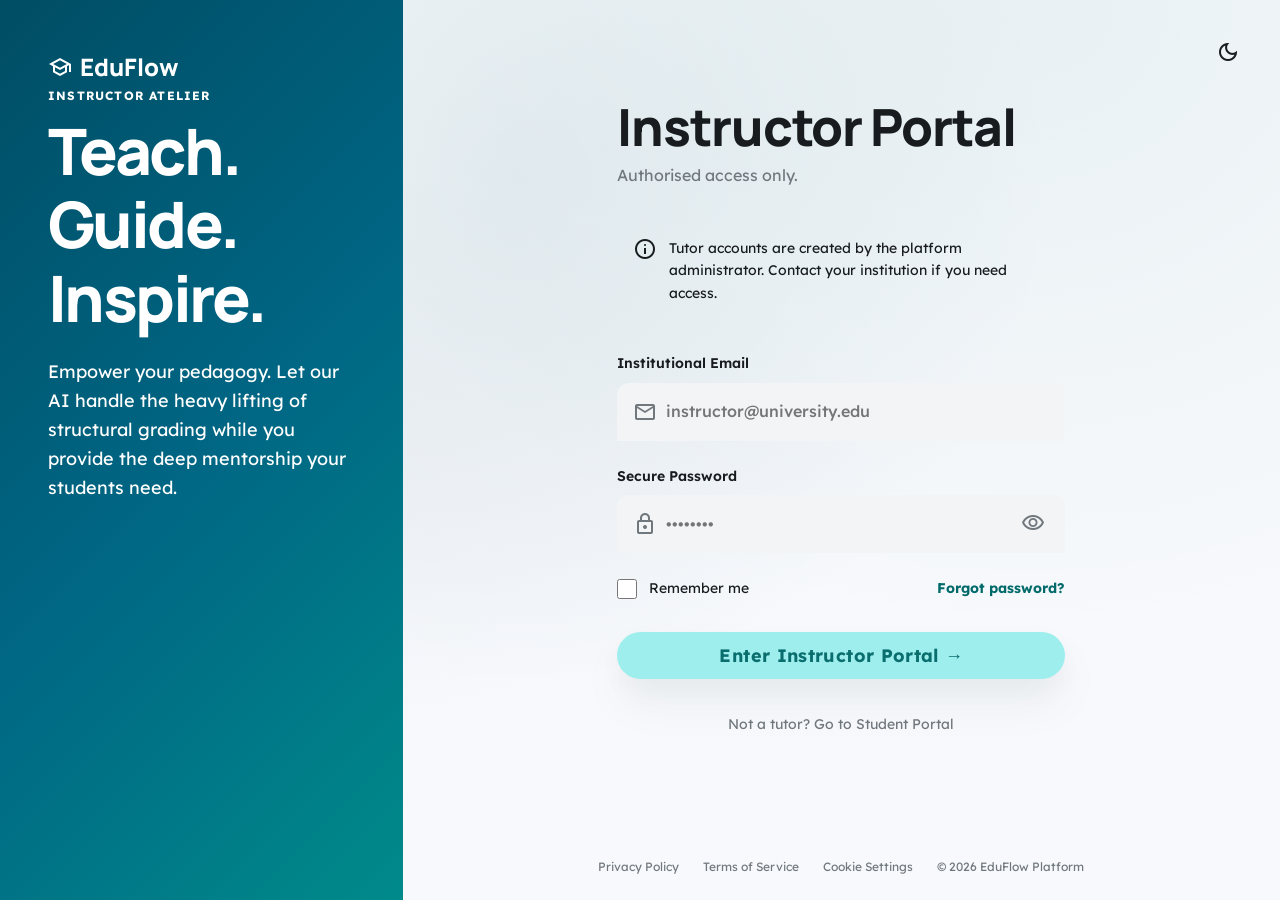
==== commit 55686d1a: "Merge branch 'main' of https://github.com/ShashankPandey304/Assignment_Evaluator" ====
--- a/frontend/ai-review.html
+++ b/frontend/ai-review.html
@@ -19,7 +19,7 @@
         .gauge-wrap { position: relative; width: 120px; height: 120px; flex-shrink: 0; }
         .gauge-text-overlay { position: absolute; inset: 0; display: flex; flex-direction: column; align-items: center; justify-content: center; }
         .grade-badge { font-size: 2.5rem; font-weight: 800; font-family: 'Manrope', sans-serif; line-height: 1; }
-        .status-pill { display: inline-flex; align-items: center; gap: 4px; padding: 2px 10px; border-radius: 999px; font-size: 0.7rem; font-weight: 700; }
+        .status-pill { display: inline-flex; align-items: center; gap: 4px; padding: 2px 10px; border-radius: 999px; font-size: 0.7rem; font-weight: 700; white-space: nowrap; flex-shrink: 0; width: max-content; min-width: max-content; }
         .pill-pending { background: var(--status-pending-bg); color: var(--status-pending-text); }
         .pill-ai { background: var(--status-graded-bg); color: var(--status-graded-text); }
         .pill-done { background: #dcfce7; color: #16a34a; }
